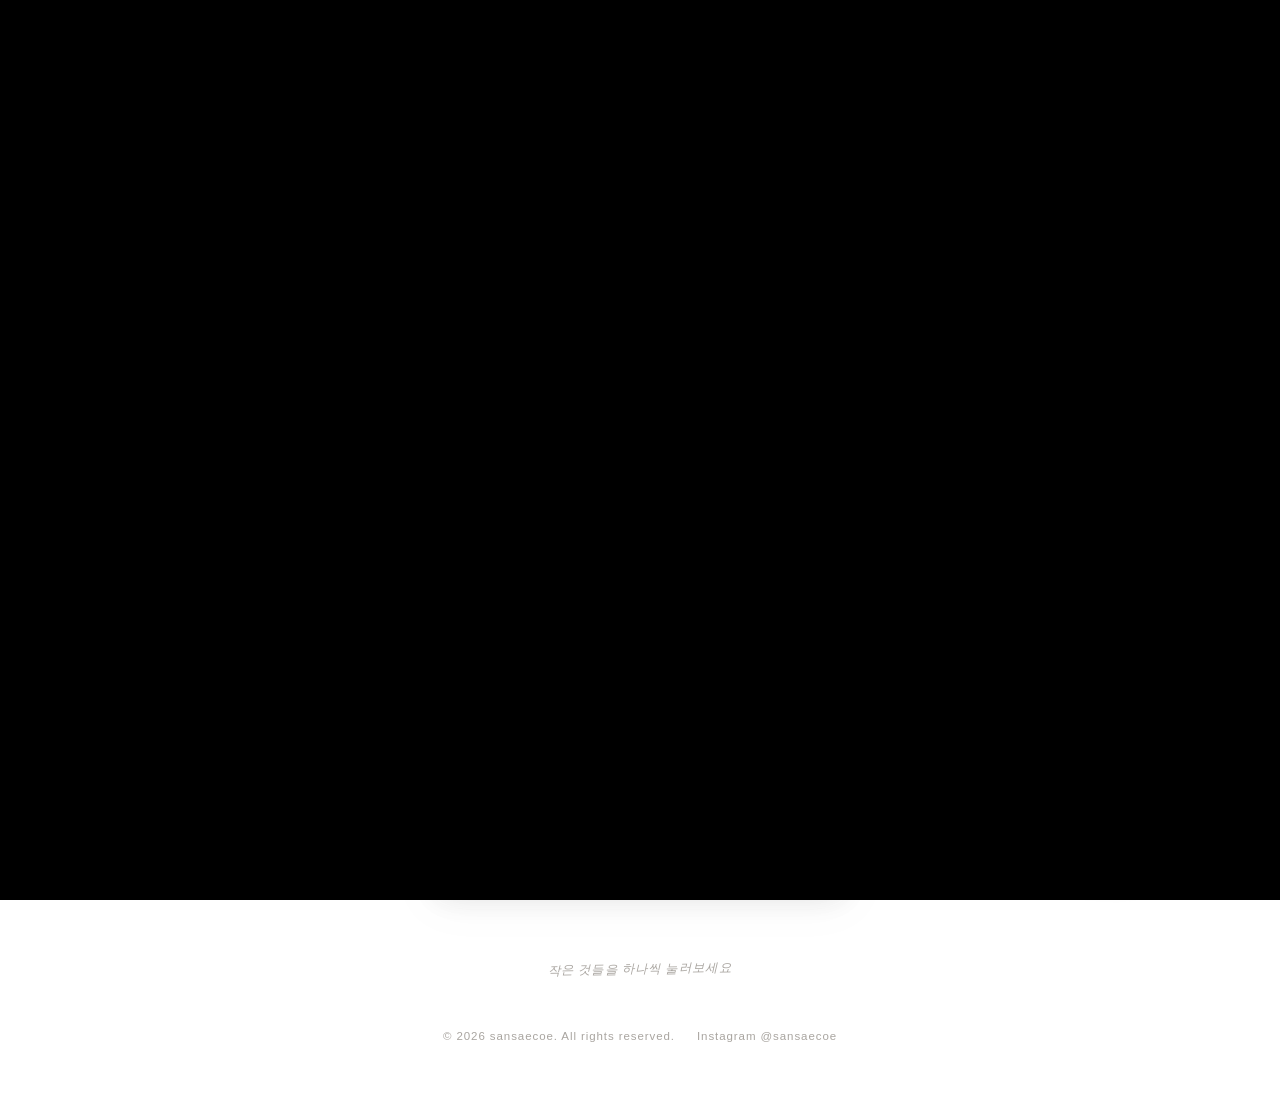
==== index.html @ 8dc31fc6 "주문 모달: 소서 포함 사진·스토리 링크를 맨 위로(스토리는 누르기 쉬운 카드로), 픽업일에서 수요일·11/24 임시휴무 막고 안내 표시. v=20261120k" ====
<!DOCTYPE html>
<html lang="ko">
<head>
<meta charset="utf-8">
<meta name="viewport" content="width=device-width, initial-scale=1">
<title>. . . s a n s a e c o e . . .</title>
<meta name="description" content="서울, 좁은 삼각형 건물의 꼭대기 6층. 산새의 둥지 같은 다락방 카페 산새코에.">
<meta property="og:title" content=". . . s a n s a e c o e . . .">
<meta property="og:description" content="a soft place to land — and taste .">
<meta property="og:image" content="https://sansaecoe.github.io/assets/og.jpg">
<meta property="og:image:type" content="image/jpeg">
<meta property="og:image:width" content="1200">
<meta property="og:image:height" content="628">
<meta property="og:image:alt" content="산새코에 다락방 카페 내부">
<meta property="og:url" content="https://sansaecoe.github.io/">
<meta property="og:type" content="website">
<meta name="twitter:card" content="summary_large_image">
<link rel="icon" href="assets/favicon.svg" type="image/svg+xml">
<link rel="stylesheet" href="style.css?v=20261120k">
<script>
/* a link that opens one sheet straight away (the QR code in the shop) never
   shows the film — not even for one frame, so this runs before anything is drawn */
(function () {
  var SHEETS = ['about', 'hiyiko', 'hiyiko-2', 'hiyiko-order', 'viewfinder', 'rental', 'cookiebox', 'contact', 'hours'];
  var id = (window.location.hash || '').replace(/^#/, '').replace(/^t-/, '');
  if (!id || SHEETS.indexOf(id) === -1) return;
  document.documentElement.classList.add('skip-intro');
})();
</script>
</head>
<body class="has-intro">

<!-- the first film: the whole screen, nothing else, until it is touched -->
<div class="intro" id="intro" role="button" tabindex="0" aria-label="산새코에 영상 — 눌러서 들어가기">
  <video class="intro-video" id="introVideo"
         src="assets/intro.mp4?v=20261120h"
         autoplay muted loop playsinline preload="auto"
         disablepictureinpicture disableremoteplayback aria-hidden="true" tabindex="-1"></video>
</div>
<noscript><style>.intro { display: none !important; } body.has-intro { overflow-x: hidden; overflow-y: auto; }</style></noscript>

<div class="paper">

  <nav class="lang" aria-label="Language">
    <button type="button" data-lang="ko" aria-pressed="true">KR</button>
    <span class="dot" aria-hidden="true">·</span>
    <button type="button" data-lang="en" aria-pressed="false">EN</button>
    <span class="dot" aria-hidden="true">·</span>
    <button type="button" data-lang="jp" aria-pressed="false">JP</button>
  </nav>

  <div class="mark">
    <span class="word">. . . s a n s a e c o e . . .</span>
    <p class="tagline">a soft place to land — and taste .</p>
  </div>

  <div class="canvas" id="canvas">

    <button class="item item--print" type="button" data-sheet="about"
            aria-haspopup="dialog" aria-label="About us" data-i18n-aria="aria.about"
            style="--x:calc(50% - var(--w) / 2); --y:calc(50% - var(--w) * 0.7507); --w:var(--hero); --r:0deg; --d:.05s; --wm:290px; --shift:0px">
      <img src="assets/hero.jpg" width="2048" height="3075" alt="">
      <span class="cap">About us…</span>
    </button>

    <button class="item" type="button" data-sheet="hiyiko"
            aria-haspopup="dialog"
            style="--x:74%; --y:3.5%; --w:clamp(108px, 10.2vw, 150px); --r:4.5deg; --d:.12s; --wm:132px; --shift:-19vw; --rm:-6deg">
      <img src="assets/icon-hukui.png" width="1024" height="670"
           alt="후쿠이 히요코 작가가 만든 병아리잔" data-i18n-alt="alt.hiyiko">
      <span class="cap" data-i18n="cap.hiyiko">후쿠이 히요코 잔</span>
    </button>

    <button class="item" type="button" data-sheet="viewfinder"
            aria-haspopup="dialog"
            style="--x:12.5%; --y:0.5%; --w:clamp(102px, 9.6vw, 140px); --r:-3.5deg; --d:.2s; --wm:120px; --shift:24vw; --rm:5deg">
      <img src="assets/icon-viewfinder.png" width="1024" height="696"
           alt="‘산새코에가 궁금하세요?’라고 적힌 흰색 뷰파인더" data-i18n-alt="alt.viewfinder">
      <span class="cap" data-i18n="cap.viewfinder">산새코에 뷰파인더 미리보기</span>
    </button>

    <a class="item item--cloudstone"
            href="https://docs.google.com/forms/d/e/1FAIpQLSdW_Kb22xnFRqXxm4qXGi6lfN6mf4TlDhKG9sZezgfUZCB1bQ/closedform"
            target="_blank" rel="noopener noreferrer"
            aria-label="구름일까 돌멩일까 주문서 (마감) — 주문 마감 안내 열기" data-i18n-aria="aria.cloudstone"
            style="--x:15%; --y:70.5%; --w:clamp(90px, 8.4vw, 124px); --r:-2.5deg; --d:.26s; --wm:104px; --shift:-26vw; --rm:6.5deg">
      <img src="assets/icon-cloudstone.jpg" width="1024" height="1024"
           alt="구름 같기도, 돌멩이 같기도 한 흰빛의 표면" data-i18n-alt="alt.cloudstone">
      <span class="cap" data-i18n="cap.cloudstone">구름일까 돌멩일까 <span class="muted">(마감)</span></span>
    </a>

    <button class="item" type="button" data-sheet="rental"
            aria-haspopup="dialog"
            style="--x:3%; --y:40%; --w:clamp(68px, 6.4vw, 94px); --r:-5deg; --d:.34s; --wm:80px; --shift:22vw; --rm:-7deg">
      <img src="assets/icon-rental.jpg?v=20261119o" width="940" height="1411"
           alt="햇살이 드는 산새코에의 크림색 문과 가지런히 벗어둔 신발" data-i18n-alt="alt.rental">
      <span class="cap" data-i18n="cap.rental">대관 안내</span>
    </button>

    <button class="item" type="button" data-sheet="cookiebox"
            aria-haspopup="dialog"
            style="--x:16%; --y:29%; --w:clamp(92px, 8.6vw, 126px); --r:2deg; --d:.4s; --wm:112px; --shift:-21vw; --rm:4.5deg">
      <img src="assets/icon-cookiebox.png" width="594" height="496"
           alt="새 모양 스티커를 붙이고 실로 묶은 산새코에 쿠키박스" data-i18n-alt="alt.cookiebox">
      <span class="cap" data-i18n="cap.cookiebox">쿠키박스 일시 중단&nbsp;•&#8288;•&#8288;•</span>
    </button>

    <button class="item" type="button" data-sheet="contact"
            aria-haspopup="dialog"
            style="--x:72%; --y:43.5%; --w:clamp(104px, 9.8vw, 144px); --r:3deg; --d:.46s; --wm:128px; --shift:25vw; --rm:-5.5deg">
      <img src="assets/icon-inquiry.jpg" width="1024" height="689"
           alt="흰 벽과 펜던트 조명, 나무로 만든 새 장식" data-i18n-alt="alt.contact">
      <span class="cap" data-i18n="cap.contact">기타 문의 및 제안</span>
    </button>

    <button class="item" type="button" data-sheet="hours"
            aria-haspopup="dialog"
            style="--x:87%; --y:72%; --w:clamp(68px, 6.4vw, 90px); --r:3.5deg; --d:.54s; --wm:58px; --shift:-23vw; --rm:-4deg">
      <img src="assets/icon-hours.jpg?v=20261119o" width="620" height="862"
           alt="은빛 건물 앞에 하얀 꽃을 피운 초록 나무" data-i18n-alt="alt.hours">
      <span class="cap" data-i18n="cap.hours">오시는 길</span>
    </button>

  </div>

  <p class="hint" data-i18n="hint">작은 것들을 하나씩 눌러보세요</p>

  <footer class="foot">
    <span>© 2026 sansaecoe. All rights reserved.</span>
    <a href="https://www.instagram.com/sansaecoe" target="_blank" rel="noopener noreferrer">Instagram @sansaecoe</a>
  </footer>

</div>

<!-- ============ the sheets ============ -->

<template id="t-about">
  <p class="kicker" data-i18n="about.kicker">🕊️</p>
  <h2 data-i18n="about.title">About us…</h2>
  <div class="prose">
    <div class="stanza">
      <p data-i18n="about.p1_1">고개를 높이 들어야 보이는</p>
      <p data-i18n="about.p1_2">좁은 삼각형 건물의 꼭대기 6층.</p>
      <p data-i18n="about.p1_3">처음 이 공간을 마주했을 때,</p>
      <p data-i18n="about.p1_4">도심의 소음에서 멀찍이 떨어져</p>
      <p data-i18n="about.p1_5">높은 곳에 자리를 잡은 ‘산새의 둥지’같다는 생각을 했습니다.</p>
    </div>
    <div class="stanza">
      <p data-i18n="about.p2_1">산새의 둥지, 그 둥지 속의 <strong>산새</strong>.</p>
      <p data-i18n="about.p2_2">커피 <code>coffee</code> 를 포함한 음료와 쿠키 <code>cookie</code> 로 시작했기에</p>
      <p data-i18n="about.p2_3">공통된 알파벳인 <strong>코에</strong> <code>coe</code> 를 붙였고,</p>
      <p data-i18n="about.p2_4">이는 일본어로 ‘소리(こえ)’라는 뜻을 가지고 있기도 합니다.</p>
      <p data-i18n="about.p2_5">실제로 이 곳에선 새들의 소리가 가깝게 들리기도 하고,</p>
      <p data-i18n="about.p2_6">저희가 고심해 고른 배경 음악 속에서도 새들의 지저귐이 섞여 나옵니다.</p>
    </div>
    <div class="stanza">
      <p data-i18n="about.p3_1">영어로 적어 본 <code>sansaecoe</code> 는</p>
      <p data-i18n="about.p3_2">가만히 들여다보면,</p>
      <p data-i18n="about.p3_3">어느 하나 툭 튀어나온 것 없이 물 흐르듯 매끄러운 모양입니다.</p>
      <p data-i18n="about.p3_4">이 모양처럼, 이곳에서만큼은</p>
      <p data-i18n="about.p3_5">편안한 소리와 조화로운 맛을 느끼며</p>
      <p data-i18n="about.p3_6">부드러운 시간을 보내시길 바랍니다.</p>
    </div>
  </div>
  <figure>
    <img src="assets/about-night.jpg" width="1187" height="1780" loading="lazy"
         alt="따뜻한 빛이 내려앉은 산새코에의 밤 — 천장 조명과 나무 기둥" data-i18n-alt="about.alt">
  </figure>
</template>

<template id="t-hiyiko">
  <p class="kicker" data-i18n="hiyiko.kicker">[sansaecoe] Hiyiko Cup Story</p>
  <h2 data-i18n="hiyiko.title">히요코 잔 이야기 (1)</h2>

  <figure class="photo">
    <img class="full" src="assets/hukui-1.jpg" width="2048" height="1365" loading="lazy"
         alt="풀밭에 무리 지어 피어난 흰 봄꽃" data-i18n-alt="hiyiko.alt1">
  </figure>

  <div class="prose prose--lead">
    <div class="stanza">
      <p data-i18n="hiyiko.lead">사물에 마음이 깃들 수 있을까요.</p>
    </div>
    <div class="stanza">
      <p data-i18n="hiyiko.p1">병아리잔 하나로 이어진 실타래를 잡고 닿은 곳은 코우지 작가님 부부의 작업실이었습니다.</p>
      <p data-i18n="hiyiko.p2">후쿠이에서 나고 자란 소년은 고향 땅에 머물렀기에 이곳의 붉은 점토를 만지는 사람이 될 수 있었다고 말합니다.</p>
      <p data-i18n="hiyiko.p3">뜨거운 가마 속에서 거친 흙이 단단해지는 동안, 작가님은 잔의 곡선을 아주 조금씩 더 다정하게 다듬어 나갔습니다.</p>
      <p data-i18n="hiyiko.p4">그렇게 20년이라는 시간이 이 작은 잔의 곡선 위에 쌓였습니다.</p>
      <p data-i18n="hiyiko.p5">좁은 계단을 올라 마주한 다락방의 빼곡한 병아리잔들 사이로 한 사람이 묵묵히 지켜온 시간이 가만히 고여 있었습니다.</p>
    </div>
  </div>

  <figure class="photo">
    <img class="full" src="assets/hukui-2.jpg" width="2048" height="1365" loading="lazy"
         alt="초록 잎 사이로 고개를 숙인 흰 꽃송이들" data-i18n-alt="hiyiko.alt2">
  </figure>

  <div class="prose">
    <div class="stanza">
      <p data-i18n="hiyiko.q">좋은 사물에 둘러싸여 살아가는 매일매일의 삶은 우리를 더 나은 곳으로 이끌어줄 수 있을까요.</p>
    </div>
  </div>

  <div class="prose prose--breath">
    <div class="stanza">
      <p data-i18n="hiyiko.b1">준비해 간 쿠키와 차로 마음을 전하고, 건네주신 하부타에 모찌를 품에 안고 돌아오는 길.</p>
      <p data-i18n="hiyiko.b2">발치에 닿은 맨홀에는 두마리의 새가 새겨져 있었습니다.</p>
      <p data-i18n="hiyiko.b3">여러 차례의 역경을 이겨낸 이 도시의 상징, 불사조라고 합니다.</p>
      <p data-i18n="hiyiko.b4">새에 담긴 마음을 모아온 우리의 여정이 낯선 길 위에서도 이어진 것 같아 참 반가웠습니다.</p>
    </div>
  </div>
  <figure class="phoenix">
    <a class="fig-link" href="https://www.instagram.com/p/DXIe9bmj5df/?obrf=ZDNkOW4zMnVjenJh"
       target="_blank" rel="noopener noreferrer">
      <img src="assets/phoenix.gif" width="480" height="360" loading="lazy"
           alt="검은 바탕에 귀와 새가 그려지며 ‘A LITTLE BIRDIE TOLD ME’라고 적히는 움직이는 그림" data-i18n-alt="hiyiko.gifAlt">
      <span class="fig-cap" data-i18n="hiyiko.figcap">후쿠이의 불사조 맨홀이 궁금하면 클릭!</span>
    </a>
  </figure>
  <figure class="order">
    <div class="cup-item cup-item--more">
      <a class="cup-link" href="#t-hiyiko-2" data-sheet="hiyiko-2" aria-haspopup="dialog"
         aria-label="히요코 잔 이야기 (2) 열기" data-i18n-aria="hiyiko2.cupAria">
        <img src="assets/icon-hukui.png" width="1024" height="670" loading="lazy"
             alt="손잡이가 달린 아이보리빛 병아리잔과 소서" data-i18n-alt="hiyiko.cupAlt">
      </a>
      <p class="cup-cap">
        <a class="order-btn" href="#t-hiyiko-2" data-sheet="hiyiko-2" aria-haspopup="dialog"
           data-i18n="hiyiko2.cup">히요코 잔 이야기 (2)</a>
      </p>
    </div>

    <div class="cup-item cup-item--order">
      <a class="cup-link" href="#t-hiyiko-order" data-sheet="hiyiko-order" aria-haspopup="dialog"
         aria-label="히요코 잔 주문서 열기" data-i18n-aria="hiyiko.orderAria">
        <img class="cup-blink" src="assets/icon-hukui-blink.gif" width="320" height="209" loading="lazy"
             alt="깜빡이며 천천히 밝아졌다 어두워지는 아이보리빛 병아리잔과 소서" data-i18n-alt="hiyiko.blinkAlt">
      </a>
      <p class="cup-cap">
        <a class="order-btn" href="#t-hiyiko-order" data-sheet="hiyiko-order" aria-haspopup="dialog"
           data-i18n="hiyiko.order">히요코 잔 주문하기</a>
      </p>
    </div>
  </figure>
</template>

<template id="t-hiyiko-order">
  <p class="kicker" data-i18n="order.kicker">Order</p>
  <h2 data-i18n="order.title">히요코 잔 주문하기</h2>

  <figure class="order-figure order-figure--cup order-figure--top">
    <img src="assets/order-hiyiko.jpg" width="1200" height="1672" loading="lazy"
         alt="소서 위에 놓인 아이보리빛 히요코 잔" data-i18n-alt="order.previewAlt">
    <figcaption data-i18n="order.previewCap">* 소서가 포함된 사진입니다.</figcaption>
  </figure>

  <div class="order-story">
    <p class="order-story-lead" data-i18n="order.storyTitle">히요코 잔의 스토리가 궁금하시다면, 아래의 두가지 링크를 참고해주세요.</p>
    <div class="order-story-cards">
      <a class="story-card" href="#t-hiyiko" data-sheet="hiyiko" aria-haspopup="dialog">
        <span class="story-card-body">
          <span class="story-card-k" data-i18n="order.story1">[sansaecoe] Hiyiko Cup Story</span>
          <span class="story-card-t" data-i18n="hiyiko.title">히요코 잔 이야기 (1)</span>
        </span>
        <span class="story-card-a" aria-hidden="true">→</span>
      </a>
      <a class="story-card" href="#t-hiyiko-2" data-sheet="hiyiko-2" aria-haspopup="dialog">
        <span class="story-card-body">
          <span class="story-card-k" data-i18n="order.story2">[sansaecoe] Hiyiko Cup Story (2)</span>
          <span class="story-card-t" data-i18n="hiyiko2.title">히요코 잔 이야기 (2)</span>
        </span>
        <span class="story-card-a" aria-hidden="true">→</span>
      </a>
    </div>
  </div>

  <div class="prose prose--lead order-intro">
    <div class="stanza">
      <p data-i18n="order.lead1">산새코에의 히요코 잔 주문서입니다.</p>
      <p data-i18n="order.lead2">파손위험이 있어 현장수령만 가능합니다.</p>
    </div>
  </div>

  <div class="order-facts">
    <div>
      <span class="k" data-i18n="order.pickupK">수령지</span>
      <span class="v" data-i18n="order.pickupV">서울 강남구 압구정로30길 60, 6층 산새코에</span>
    </div>
    <div>
      <span class="k" data-i18n="order.hoursK">영업시간</span>
      <span class="v" data-i18n="order.hoursV">일–목 13:00 – 18:00<br>금–토 13:00 – 20:30</span>
    </div>
    <div>
      <span class="k" data-i18n="order.closedK">휴점</span>
      <span class="v" data-i18n="order.closedV">매주 수요일</span>
    </div>
  </div>

  <h3 class="sheet-sub" data-i18n="order.cupTitle">[ 히요코 잔에 관하여 ]</h3>
  <ul class="rules">
    <li data-i18n="order.spec1">용량: 약 200ml</li>
    <li data-i18n="order.spec2">크기: 구경 약 8cm x 12cm (손잡이 포함), 높이 약 8cm</li>
    <li data-i18n="order.spec3">식기세척기, 전자레인지 사용 가능 / 오븐 및 직화 불가</li>
    <li data-i18n="order.spec4">Made in Japan (Fukui)</li>
    <li data-i18n="order.price">금액: 히요코 잔 <b>단품 68,000원</b> (*소서 미포함) / 히요코 잔 <b>세트 79,000원</b> (*소서 포함)</li>
  </ul>

  <div class="order-account">
    <span class="k" data-i18n="order.accountK">입금계좌</span>
    <span class="v" data-i18n="order.accountV">새마을금고 <b>9003-3058-7561-3</b> 산새코에</span>
    <button type="button" class="copy-btn" data-copy="9003-3058-7561-3" data-i18n="order.copy">계좌번호 복사</button>
  </div>

  <h3 class="sheet-sub" data-i18n="order.soserTitle">[ 소서에 관한 안내 ]</h3>
  <div class="prose">
    <div class="stanza">
      <p data-i18n="order.soser1">매장 내 음료 제공 시 함께 사용하는 소서와 동일한 제품입니다. 세트구매를 희망하시는 분들이 많아 소량 준비하였습니다.</p>
      <p data-i18n="order.soser2"><strong>산지 및 제작 방식:</strong> 히요코 잔 작가님의 작품이 아닌 별도의 제품으로, 후쿠이현의 에치젠야키(도기)인 히요코 잔과 달리 소서는 기후현의 미노야키(자기)입니다. 만든 지역과 흙의 성질, 제작 방식이 모두 다른 제품입니다.</p>
      <p data-i18n="order.soser3"><strong>재질 및 질감:</strong> 자기 바탕 위에 내추럴한 마감이 더해진 제품입니다. 마감 부위에 번짐이나 색상이 고르지 않은 부분, 갈색 반점 등도 보입니다. 유약이 얇게 도포된 부위에는 성형 과정에서 생기는 미세한 격자무늬 결이나 흙 본연의 질감이 은은하게 비칠 수 있습니다.</p>
      <p data-i18n="order.soser4">이처럼 잔과 소서는 <strong>색감, 유약의 두께감, 표면의 촉감이 서로 다르니,</strong> 구매 전 이 점을 꼭 확인해 주시길 부탁드립니다.</p>
    </div>
  </div>

  <figure class="order-figure">
    <img src="assets/order-soser.jpg" width="1600" height="1600" loading="lazy"
         alt="흰 소서의 모양과 표면, 잔과 함께 놓인 모습을 담은 여섯 장면" data-i18n-alt="order.soserAlt">
    <figcaption data-i18n="order.soserCap">소서의 사진을 확인해주세요. (사이즈 약 15 × 12.5cm)</figcaption>
  </figure>

  <form class="order-form" id="orderForm" novalidate>
    <div class="order-q" role="group" aria-labelledby="oq1">
      <p class="order-q-title" id="oq1"><span data-i18n="order.q1Title">구매 전 꼭 확인해 주세요.</span><span class="req" aria-hidden="true">*</span></p>
      <div class="order-q-help">
        <p data-i18n="order.q1body">본 제품은 일본 후쿠이현의 전통 방식으로 가마에서 구워낸 수작업 도자기입니다. 유약을 바르고 고온에서 소성하는 과정에서 유약의 흐름이나 뭉침, 작은 기포 자국(핀홀), 철분으로 인한 검은 점, 미세한 색감 및 크기의 차이가 자연스럽게 나타날 수 있습니다. 이는 고유의 특성이며, 개체별 차이로 인한 교환 및 환불은 어려운 점 양해 부탁드립니다.</p>
      </div>
      <label class="order-choice">
        <input type="checkbox" name="entry.513669972" value="위 내용을 확인하였으며 이에 동의합니다.">
        <span data-i18n="order.q1opt">위 내용을 확인하였으며 이에 동의합니다.</span>
      </label>
    </div>

    <div class="order-q" role="radiogroup" aria-labelledby="oq2">
      <p class="order-q-title" id="oq2"><span data-i18n="order.q2Title">구매 수량 (최대 2조 가능)</span><span class="req" aria-hidden="true">*</span></p>
      <div class="order-q-help">
        <p data-i18n="order.q2help">* * * 단품엔 소서가 포함되지 않습니다. 잔과 소서를 함께 원하신다면 세트로 골라주세요.</p>
      </div>
      <label class="order-choice">
        <input type="radio" name="entry.1212348438" value="히요코 잔 단품 (68,000원)">
        <span data-i18n="order.opt1">히요코 잔 단품 (68,000원)</span>
      </label>
      <label class="order-choice">
        <input type="radio" name="entry.1212348438" value="히요코 잔 단품 X 2조 (136,000원)">
        <span data-i18n="order.opt2">히요코 잔 단품 X 2조 (136,000원)</span>
      </label>
      <label class="order-choice">
        <input type="radio" name="entry.1212348438" value="히요코 잔 세트 (79,000원)">
        <span data-i18n="order.opt3">히요코 잔 세트 (79,000원)</span>
      </label>
      <label class="order-choice">
        <input type="radio" name="entry.1212348438" value="히요코 잔 세트 X 2조 (158,000원)">
        <span data-i18n="order.opt4">히요코 잔 세트 X 2조 (158,000원)</span>
      </label>
    </div>

    <div class="order-q" role="radiogroup" aria-labelledby="oq3">
      <p class="order-q-title" id="oq3"><span data-i18n="order.q3Title">주문서는 입금 후 작성해주세요. 미입금시 주문은 취소됩니다.</span><span class="req" aria-hidden="true">*</span></p>
      <div class="order-q-help">
        <p data-i18n="order.q3help">* 현금영수증은 픽업일에 발급 가능합니다.</p>
      </div>
      <label class="order-choice">
        <input type="radio" name="entry.1393246590" value="입금했습니다!">
        <span data-i18n="order.opt5">입금했습니다!</span>
      </label>
    </div>

    <div class="order-q" role="radiogroup" aria-labelledby="oq4">
      <p class="order-q-title" id="oq4"><span data-i18n="order.q4Title">미리 포장해둘까요, 아니면 오셔서 직접 고르시겠어요?</span><span class="req" aria-hidden="true">*</span></p>
      <div class="order-q-help">
        <p data-i18n="order.q4help">* 포장시 1개씩 박스에 안전하게 개별포장되며, 종이봉투는 무상제공이 어렵습니다. (유상구매 가능)</p>
      </div>
      <label class="order-choice">
        <input type="radio" name="entry.877681113" value="미리 포장해주세요.">
        <span data-i18n="order.opt6">미리 포장해주세요.</span>
      </label>
      <label class="order-choice">
        <input type="radio" name="entry.877681113" value="직접 고를게요.">
        <span data-i18n="order.opt7">직접 고를게요.</span>
      </label>
    </div>

    <div class="order-q" role="group" aria-labelledby="oq5">
      <p class="order-q-title" id="oq5"><span data-i18n="order.q5Title">희망 픽업일을 알려주세요.</span><span class="req" aria-hidden="true">*</span></p>
      <div class="order-q-help">
        <p data-i18n="order.q5help">주문서 작성일 이후 (+1일) 날짜부터 가능합니다. 영업일/시간을 꼭 확인해주세요!</p>
      </div>
      <input class="order-input order-input--date" type="date" id="orderDate"
             aria-label="희망 픽업일" data-i18n-aria="order.dateAria" required>
      <p class="order-closed-note" data-i18n="order.closedNote">매주 수요일 정기 휴점 · 11월 24일 임시 휴무</p>
      <p class="order-hint" id="orderDateHint" data-i18n="order.wed">수요일은 산새코에 정기 휴점일이에요. 수요일을 제외한 날짜를 골라주세요.</p>
    </div>

    <div class="order-q" role="group" aria-labelledby="oq6">
      <p class="order-q-title" id="oq6"><span data-i18n="order.q6Title">입금자명을 알려주세요.</span><span class="req" aria-hidden="true">*</span></p>
      <input class="order-input" type="text" id="orderName" name="entry.1884265043"
             placeholder="입금자명" data-i18n-placeholder="order.q6ph" maxlength="40" autocomplete="name" required>
    </div>

    <div class="order-q" role="group" aria-labelledby="oq7">
      <p class="order-q-title" id="oq7"><span data-i18n="order.q7Title">연락처를 알려주시면 확인 문자를 드릴게요.</span><span class="req" aria-hidden="true">*</span></p>
      <input class="order-input" type="tel" id="orderPhone" name="entry.112857539"
             placeholder="010-0000-0000" inputmode="tel" maxlength="20" autocomplete="tel" required>
    </div>

    <div class="order-q" role="group" aria-labelledby="oq8">
      <p class="order-q-title" id="oq8"><span data-i18n="order.q8Title">개인정보 수집 및 이용 동의</span><span class="req" aria-hidden="true">*</span></p>
      <div class="order-q-help">
        <p data-i18n="order.q8body"><strong>수집 목적:</strong> 히요코 잔 현장 픽업 예약 확인, 입금 확인 및 안내 연락<br><strong>수집 항목:</strong> 이름, 연락처(휴대폰 번호), 픽업 일정<br><strong>보유 및 이용 기간:</strong> 픽업 완료일 후 30일 이내 파기 (단, 관계 법령에 따라 보존이 필요한 경우 해당 기간까지 보관)<br>귀하는 개인정보 수집 및 이용 동의를 거부할 수 있으나, 거부 시 주문 및 픽업 예약이 제한됩니다.</p>
      </div>
      <label class="order-choice">
        <input type="checkbox" name="entry.1072491766" value="동의합니다.">
        <span data-i18n="order.q8opt">동의합니다.</span>
      </label>
    </div>

    <div class="order-submit-row">
      <p class="order-alert" id="orderAlert" role="alert"></p>
      <button type="submit" class="order-submit" data-i18n="order.submit">주문서 보내기</button>
      <p class="order-foot-note" data-i18n="order.footNote">보내주신 내용은 주문 확인과 픽업 안내에만 사용됩니다.</p>
    </div>
  </form>
</template>

<template id="t-hiyiko-2">
  <p class="kicker" data-i18n="hiyiko2.kicker">[sansaecoe] Hiyiko Cup Story (2)</p>
  <h2 data-i18n="hiyiko2.title">히요코 잔 이야기 (2)</h2>

  <figure class="photo">
    <img class="full" src="assets/hiyiko2-1.jpg" width="2048" height="2854" loading="lazy" alt="">
  </figure>

  <blockquote class="letter" lang="ja">
    <p>「 はじめまして、フクシマ　コウヂと申します。</p>
    <p>韓国の皆様に、ひよこマグカップをご覧いただく機会をいただきまして、大変嬉しく思います。</p>
    <p>このマグカップは、ひとつひとつ手作りで、ひとつひとつに個性があります。</p>
    <p>持った感じがそれぞれ違いますので、是非、</p>
    <p>お手にとって自分にあったひとつを、見つけてください。</p>
    <p>そして、末長く御愛用いただけましたら幸いです。」</p>
  </blockquote>

  <div class="prose letter-translation" data-hide-lang="jp">
    <div class="stanza">
      <p data-i18n="hiyiko2.t1">처음 뵙겠습니다. 후쿠시마 코우지라고 합니다.</p>
      <p data-i18n="hiyiko2.t2">한국에 계신 여러분께 히요코 잔을 선보일 수 있게 되어 대단히 기쁜 마음입니다.</p>
      <p data-i18n="hiyiko2.t3">이 머그컵은 하나하나 수작업으로 만들어져, 저마다의 개성을 지니고 있습니다.</p>
      <p data-i18n="hiyiko2.t4">손에 쥐었을 때의 느낌이 각각 다르니, 꼭 직접 손으로 들어보시고 자신에게 맞는 하나를 찾아보세요.</p>
      <p data-i18n="hiyiko2.t5">그리고 오랫동안 아끼며 사용해 주신다면 더없이 기쁘겠습니다.</p>
    </div>
  </div>

  <h3 class="sheet-sub sheet-sub--breath" data-i18n="hiyiko2.postTitle">산새코에가 덧붙이는 글 . . .</h3>

  <div class="prose">
    <div class="stanza">
      <p data-i18n="hiyiko2.clay">후쿠이 지역의 흙은 일본의 ‘6대 고대 가마’ 중 하나인 에치젠야키(越前焼)의 역사와 깊이 연결되어 있습니다. 철분 등 광물 성분이 풍부하게 포함되어 고온에서 구워졌을 때 표면에 미세한 흑점이 생기며, 소성 과정에서 핀홀 (공기가 빠져나간 미세한 구멍)도 나타납니다. 인위적이지 않은 자연스러운 흔적이니, 이 또한 즐겨주신다면 참 좋겠습니다.</p>
    </div>
  </div>

  <figure class="gallery">
    <img src="assets/hiyiko2-2.png" width="1481" height="2222" loading="lazy" alt="">
    <img src="assets/hiyiko2-3.png" width="1519" height="1012" loading="lazy" alt="">
    <img src="assets/hiyiko2-4.png" width="1471" height="980" loading="lazy" alt="">
    <img src="assets/hiyiko2-5.jpg" width="2000" height="1333" loading="lazy" alt="">
    <img src="assets/hiyiko2-6.jpg" width="2048" height="1366" loading="lazy" alt="">
    <img src="assets/hiyiko2-7.jpg" width="2000" height="1333" loading="lazy" alt="">
  </figure>

  <div class="prose prose--breath">
    <div class="stanza">
      <p data-i18n="hiyiko2.after">덧붙인 사진들처럼, 개체마다 유약이 흐른 형태라든지 손잡이의 그립감이라든지 작은 검은 점의 크기나 갯수도 다릅니다. 같은 하얀 색이지만 또 다른 하얀 색이기도 합니다. 이 점을 참고하시어 코우지 작가님의 말씀처럼 자신에게 꼭 맞는 단 하나의 히요코 잔을 찾아가셨으면 합니다.</p>
    </div>
  </div>

  <p class="sheet-date" data-i18n="hiyiko2.date">2026년 11월, 산새코에.</p>

  <figure class="story-link">
    <a class="fig-link" href="#t-hiyiko" data-sheet="hiyiko" aria-haspopup="dialog"
       aria-label="히요코 잔 이야기 (1) 열기" data-i18n-aria="hiyiko2.cardAria">
      <img src="assets/hiyiko2-story1.jpg" width="760" height="498" loading="lazy" alt="">
      <span class="fig-cap" data-i18n="hiyiko2.cardCap">히요코 잔 이야기 (1)</span>
    </a>
  </figure>
</template>

<template id="t-viewfinder">
  <p class="kicker" data-i18n="vf.kicker">Viewfinder</p>
  <h2 data-i18n="vf.title">산새코에가 궁금하세요?</h2>
  <figure class="viewfinder">
    <img src="assets/viewfinder.png" width="2048" height="1392" loading="lazy"
         alt="‘산새코에가 궁금하세요?’라고 적힌 흰색 뷰파인더" data-i18n-alt="vf.alt">
  </figure>
  <div class="callout">
    <span class="icon" aria-hidden="true">💡</span>
    <span data-i18n="vf.callout">가게에 준비되어있는 뷰파인더로 산새코에의 장면을 넘겨보세요!</span>
  </div>
  <figure class="viewfinder-demo">
    <img class="full" data-src="assets/viewfinder-demo.gif" width="1920" height="1080"
         alt="뷰파인더를 돌려 산새코에의 장면을 넘겨보는 모습을 담은 움직이는 이미지" data-i18n-alt="vf.demoAlt">
  </figure>
</template>

<template id="t-rental">
  <p class="kicker" data-i18n="rental.kicker">Rental</p>
  <h2 data-i18n="rental.title">대관 안내</h2>
  <div class="prose">
    <div class="stanza">
      <p data-i18n="rental.p1">대관문의는 인스타그램 <a href="https://www.instagram.com/sansaecoe" target="_blank" rel="noopener noreferrer">@sansaecoe</a> 으로 메세지 부탁드립니다. (기본 2시간부터 1일 대관까지 가능)</p>
    </div>
  </div>
  <figure>
    <img src="assets/icon-rental.jpg?v=20261119o" width="940" height="1411" loading="lazy"
         alt="햇살이 드는 산새코에의 크림색 문과 가지런히 벗어둔 신발" data-i18n-alt="rental.alt">
  </figure>
  <div class="actions">
    <a class="btn" href="https://www.instagram.com/sansaecoe" target="_blank" rel="noopener noreferrer" data-i18n="rental.btn">인스타그램으로 문의하기 <span class="arrow" aria-hidden="true">↗</span></a>
  </div>
</template>

<template id="t-cookiebox">
  <p class="kicker" data-i18n="cookie.kicker">emergency‼️</p>
  <h2 data-i18n="cookie.title">산새코에 쿠키박스 일시 중단</h2>
  <div class="prose">
    <div class="stanza">
      <p data-i18n="cookie.p1">쿠키박스는 여러 이유(섬세하고 얇은 모양으로 인해 완충재로도 잡히지 않는 파손이라든지.. 필링이 녹는 문제라든지..ㅠㅠ)로 잠시 예약을 중단하였습니다.</p>
      <p data-i18n="cookie.p2">고심하여 다시 돌아오겠습니다!</p>
    </div>
  </div>
  <figure>
    <img src="assets/icon-cookiebox.png" width="594" height="496" loading="lazy"
         alt="새 모양 스티커를 붙이고 실로 묶은 산새코에 쿠키박스" data-i18n-alt="cookie.alt">
  </figure>
  <div class="actions">
    <a class="btn" href="https://www.instagram.com/sansaecoe" target="_blank" rel="noopener noreferrer" data-i18n="cookie.btn">소식 받아보기 <span class="arrow" aria-hidden="true">↗</span></a>
  </div>
</template>

<template id="t-contact">
  <p class="kicker" data-i18n="contact.kicker">Contact</p>
  <h2 data-i18n="contact.title">기타 문의 및 제안</h2>
  <div class="prose">
    <div class="stanza">
      <p data-i18n="contact.p1">기타 문의 및 제안은 <a href="https://www.instagram.com/sansaecoe" target="_blank" rel="noopener noreferrer">@sansaecoe</a> 로 메세지 주세요.</p>
      <p data-i18n="contact.p2">언제나 열려있어요!</p>
    </div>
  </div>
  <figure>
    <img src="assets/icon-inquiry.jpg" width="1024" height="689" loading="lazy"
         alt="흰 벽과 펜던트 조명, 나무로 만든 새 장식" data-i18n-alt="contact.alt">
  </figure>
  <div class="actions">
    <a class="btn" href="https://www.instagram.com/sansaecoe" target="_blank" rel="noopener noreferrer" data-i18n="contact.btn">인스타그램 @sansaecoe <span class="arrow" aria-hidden="true">↗</span></a>
  </div>
</template>

<template id="t-hours">
  <p class="kicker" data-i18n="hours.kicker">Hours &amp; Directions</p>
  <h2 data-i18n="hours.title">영업시간 · 오시는 길</h2>

  <div class="hours-block">
    <div class="hours-row">
      <span class="hours-days" data-i18n="hours.days1">일 · 월 · 화 · 목</span>
      <span class="hours-time">13:00 – 18:00</span>
      <span class="hours-last" data-i18n="hours.last1">라스트오더 17:20</span>
    </div>
    <div class="hours-row">
      <span class="hours-days" data-i18n="hours.days2">금 · 토</span>
      <span class="hours-time">13:00 – 20:30</span>
      <span class="hours-last" data-i18n="hours.last2">라스트오더 19:50</span>
    </div>
    <p class="hours-extra" data-i18n="hours.closed">매주 수요일은 정기휴무입니다.</p>
  </div>

  <p class="hours-note" data-i18n="hours.note">비정기 휴무는 인스타그램 <a href="https://www.instagram.com/sansaecoe" target="_blank" rel="noopener noreferrer">@sansaecoe</a> 에서 알려드립니다.</p>

  <h3 class="sheet-sub" data-i18n="hours.guideTitle">이용 안내</h3>
  <ul class="rules">
    <li data-i18n="hours.rule1">1–2인 권장, 최대 3인까지 이용 가능</li>
    <li data-i18n="hours.rule2">신발을 벗고 입장해 주세요.</li>
    <li data-i18n="hours.rule3">쿠키 포장 불가</li>
  </ul>

  <h3 class="sheet-sub" data-i18n="hours.wayTitle">오시는 길</h3>
  <p class="addr" data-i18n="hours.addr">서울 강남구 압구정로30길 60, 6층</p>

  <div class="actions">
    <a class="btn" href="https://place.map.kakao.com/2091568251" target="_blank" rel="noopener noreferrer" data-i18n="hours.kakao">카카오맵 <span class="arrow" aria-hidden="true">↗</span></a>
    <a class="btn" href="https://maps.google.com/?cid=16413181716113041605&amp;g_mp=Cidnb29nbGUubWFwcy5wbGFjZXMudjEuUGxhY2VzLlNlYXJjaFRleHQQAhgEIAA" target="_blank" rel="noopener noreferrer" data-i18n="hours.google">Google Maps <span class="arrow" aria-hidden="true">↗</span></a>
  </div>
</template>

<!-- ============ the opened sheet ============ -->

<div class="veil" id="veil" hidden>
  <article class="sheet" role="dialog" aria-modal="true" aria-label="산새코에">
    <div class="sheet-bar">
      <button class="close" type="button" id="closeBtn" aria-label="닫기" data-i18n-aria="ui.closeAria" data-i18n="ui.close">
        닫기 <span class="x" aria-hidden="true">×</span>
      </button>
    </div>
    <div class="sheet-body" id="sheetBody"></div>
    <div class="sheet-end"><button type="button" data-close data-i18n="ui.back">돌아가기</button></div>
  </article>
</div>

<script src="i18n.js?v=20261120k" defer></script>
<script src="script.js?v=20261120k" defer></script>
</body>
</html>
---- style.css ----
/* =========================================================
   . . . s a n s a e c o e . . .
   a white sheet of paper, with a few small things on it
   ========================================================= */

:root {
  --paper: #ffffff;
  --ink: #2c2c2b;
  --ink-soft: #4a4844;
  --muted: #7d7a75;
  --faint: #a9a5a0;
  --line: #eae7e1;

  --font-sans: "Helvetica Neue", Helvetica, -apple-system, BlinkMacSystemFont,
    "Segoe UI", "Apple SD Gothic Neo", "Noto Sans KR", "Malgun Gothic",
    "맑은 고딕", sans-serif;
  --font-serif: "Iowan Old Style", "Palatino Linotype", Palatino, Georgia,
    "Times New Roman", serif;
  --font-mono: ui-monospace, SFMono-Regular, "SF Mono", Menlo, Consolas,
    "Liberation Mono", monospace;

  --ease: cubic-bezier(0.22, 0.61, 0.24, 1);
  --soft: cubic-bezier(0.4, 0.1, 0.2, 1);

  /* the big photograph in the middle of the desktop canvas —
     the small things gather around it */
  --hero: clamp(240px, min(32vw, 55vh), 470px);
}

*,
*::before,
*::after {
  box-sizing: border-box;
}

html {
  -webkit-text-size-adjust: 100%;
}

body {
  margin: 0;
  background: var(--paper);
  color: var(--ink);
  font-family: var(--font-sans);
  font-size: 16px;
  line-height: 1.9;
  font-weight: 400;

  /* Korean never breaks mid-word */
  word-break: keep-all;
  line-break: strict;
  overflow-wrap: break-word;

  -webkit-font-smoothing: antialiased;
  -moz-osx-font-smoothing: grayscale;
  text-rendering: optimizeLegibility;

  overflow-x: hidden;
}

body.is-locked {
  overflow: hidden;
}

img {
  max-width: 100%;
  height: auto;
}

a {
  color: inherit;
}

::selection {
  background: #eceade;
}

button {
  font: inherit;
  color: inherit;
}

/* =========================
   the sheet of paper
   ========================= */

.paper {
  position: relative;
  min-height: 100svh;
  padding: clamp(40px, 5.4vw, 66px) clamp(20px, 5vw, 64px) clamp(36px, 3.4vw, 50px);
}

/* the three languages — three quiet letters, top right */

.lang {
  position: absolute;
  top: clamp(14px, 2.2vw, 24px);
  right: clamp(20px, 5vw, 64px);
  z-index: 20;
  display: flex;
  align-items: center;
  font-size: 10.5px;
  letter-spacing: 0.2em;
  line-height: 1;
  color: var(--faint);
}

.lang button {
  margin: 0;
  padding: 6px 4px;
  border: 0;
  background: none;
  font: inherit;
  letter-spacing: inherit;
  color: inherit;
  cursor: pointer;
  transition: color 0.35s var(--ease);
}

.lang button:hover,
.lang button:focus-visible {
  color: var(--ink-soft);
  outline: none;
}

.lang button.is-on,
.lang button[aria-pressed="true"] {
  color: var(--ink);
}

.lang .dot {
  padding: 0 1px;
  opacity: 0.55;
  pointer-events: none;
}

/* small wordmark, top centre, a little off */

.mark {
  text-align: center;
  margin-top: 23px;
  padding-top: 4px;
}

.mark .word {
  display: inline-block;
  font-size: 12.5px;
  font-weight: 600;
  letter-spacing: 0.34em;
  line-height: 1.8;
  color: var(--ink);
  text-decoration: none;
  white-space: nowrap;
  transform: rotate(-1.2deg);
}

.mark .tagline {
  margin: 10px 0 0;
  font-family: var(--font-serif);
  font-style: italic;
  font-size: 13px;
  letter-spacing: 0.02em;
  color: var(--faint);
  transform: rotate(-1.2deg);
}

/* =========================
   the canvas of objects
   ========================= */

.canvas {
  position: relative;
  width: 100%;
  max-width: 1320px;
  margin: 40px auto 0;
  height: min(56vw, 64vh, 830px);
  /* on a short laptop window (1280x680, 1366x680, 1440x740 …) the
     viewport-relative height above collapses and squeezes the
     scattered objects on top of each other. the canvas keeps a real
     floor so the vertical rhythm survives every desktop size —
     and it always grows tall enough for the large centre photograph. */
  min-height: max(
    clamp(600px, min(56vw, 68vh), 860px),
    calc(var(--hero) * 1.5015 + 130px)
  );
}

.item {
  position: absolute;
  left: var(--x);
  top: var(--y);
  width: var(--w);
  transform: rotate(var(--r, 0deg));
  transform-origin: 50% 60%;

  display: flex;
  flex-direction: column;
  align-items: center;

  margin: 0;
  padding: 0;
  border: 0;
  background: none;
  cursor: pointer;
  text-align: center;
  color: inherit;
  text-decoration: none;
  -webkit-text-decoration: none;

  opacity: 0;
  transition: opacity 0.9s var(--soft), transform 0.7s var(--ease);
  transition-delay: var(--d, 0s);

  -webkit-tap-highlight-color: transparent;
}

.is-ready .item {
  opacity: 1;
}

.item img {
  display: block;
  width: 100%;
  height: auto;
  pointer-events: none;
  filter: drop-shadow(0 18px 22px rgba(44, 44, 43, 0.05));
  transition: filter 0.6s var(--ease);
}

.item .cap .muted {
  color: var(--faint);
}

.item .cap {
  display: block;
  margin-top: 12px;
  max-width: 14em;
  font-size: 11.5px;
  line-height: 1.7;
  letter-spacing: 0.01em;
  color: var(--muted);
  transition: color 0.5s var(--ease);
}

/* the hours label keeps one readable line under its small icon */
.item[data-sheet="hours"] .cap {
  width: max-content;
  max-width: 12em;
}

/* the gentle float — objects breathe a little */

@media (prefers-reduced-motion: no-preference) {
  .is-ready .item img {
    animation: drift 9s ease-in-out infinite;
    animation-delay: var(--d, 0s);
  }

  .is-ready .item:nth-child(even) img {
    animation-duration: 11s;
    animation-direction: alternate-reverse;
  }

  /* the room photo stays put — it is placed straight and still */
  .is-ready .item--print img {
    animation: none;
  }
}

@keyframes drift {
  0%,
  100% {
    translate: 0 0;
  }
  50% {
    translate: 0 -7px;
  }
}

/* hover: straighten, lift, warm up */

.item:hover,
.item:focus-visible {
  transform: rotate(0deg) translateY(-7px) scale(1.035);
  outline: none;
  z-index: 5;
}

.item:hover img,
.item:focus-visible img {
  filter: drop-shadow(0 26px 30px rgba(44, 44, 43, 0.09));
}

.item:hover .cap,
.item:focus-visible .cap {
  color: var(--ink);
}

.item:active {
  transform: rotate(0deg) translateY(-3px) scale(1.01);
}

.item:focus-visible::after {
  content: "";
  position: absolute;
  inset: -14px -10px;
  border: 1px dashed var(--faint);
  border-radius: 14px;
  pointer-events: none;
}

/* the room photo, as a little print */

.item--print .cap {
  /* the label is gone — the photo itself is the invitation */
  display: none;
}

.item--print img {
  /* no frame — the photo sits on the paper by itself */
  border: 0;
  padding: 0;
  background: none;
  border-radius: 3px;
  box-shadow: 0 20px 32px rgba(44, 44, 43, 0.10);
}

.item--print:hover img,
.item--print:focus-visible img {
  box-shadow: 0 30px 44px rgba(44, 44, 43, 0.14);
}

/* =========================
   hint + footer
   ========================= */

.hint {
  margin: clamp(6px, 1.2vw, 16px) auto 0;
  transform: rotate(-1deg);
  font-family: var(--font-serif);
  font-style: italic;
  font-size: 12.5px;
  letter-spacing: 0.03em;
  color: var(--faint);
  white-space: nowrap;
  pointer-events: none;
  text-align: center;
  transition: opacity 0.8s var(--ease);
}

.hint .dot {
  display: inline-block;
  width: 4px;
  height: 4px;
  margin: 0 10px 2px;
  border-radius: 50%;
  background: var(--faint);
  vertical-align: middle;
}

.has-opened .hint {
  opacity: 0;
}

.foot {
  margin-top: clamp(42px, 3.4vw, 56px);
  display: flex;
  flex-wrap: wrap;
  gap: 8px 22px;
  align-items: baseline;
  justify-content: center;
  font-size: 11.5px;
  letter-spacing: 0.08em;
  color: var(--faint);
}

.foot a {
  color: inherit;
  text-decoration: none;
  border-bottom: 1px solid transparent;
  padding-bottom: 1px;
  transition: color 0.35s var(--ease), border-color 0.35s var(--ease);
}

.foot a:hover {
  color: var(--ink);
  border-color: var(--ink);
}

/* =========================
   the opened sheet
   ========================= */

.veil {
  position: fixed;
  inset: 0;
  z-index: 60;
  display: grid;
  place-items: center;
  padding: clamp(10px, 3vw, 40px);
  background: rgba(251, 250, 247, 0.7);
  -webkit-backdrop-filter: blur(10px) saturate(1.02);
  backdrop-filter: blur(10px) saturate(1.02);
  opacity: 0;
  transition: opacity 0.4s var(--ease);
}

.veil[hidden] {
  display: none;
}

.veil.is-in {
  opacity: 1;
}

.sheet {
  position: relative;
  width: min(100%, 740px);
  max-height: min(88svh, 940px);
  overflow-y: auto;
  overscroll-behavior: contain;
  background: #fff;
  border: 1px solid var(--line);
  border-radius: 5px;
  box-shadow: 0 40px 90px rgba(44, 44, 43, 0.1),
    0 4px 14px rgba(44, 44, 43, 0.04);
  padding: clamp(24px, 4.2vw, 58px);
  padding-top: 0;

  transform: translateY(16px) scale(0.985);
  transition: transform 0.5s var(--ease);
  scrollbar-width: thin;
}

.veil.is-in .sheet {
  transform: none;
}

/* one sheet quietly giving way to the next */

@keyframes sheet-swap {
  from {
    opacity: 0;
    translate: 0 8px;
  }
  to {
    opacity: 1;
    translate: 0 0;
  }
}

.sheet-body.is-swap {
  animation: sheet-swap 0.34s var(--ease) both;
}

.sheet-bar {
  position: sticky;
  top: 0;
  z-index: 3;
  display: flex;
  justify-content: flex-end;
  padding: calc(clamp(24px, 4.2vw, 58px) * 0.55) 0 10px;
  margin-bottom: 6px;
  background: linear-gradient(
    to bottom,
    #fff 0%,
    #fff 62%,
    rgba(255, 255, 255, 0) 100%
  );
}

.close {
  display: inline-flex;
  align-items: center;
  gap: 7px;
  padding: 6px 2px;
  border: 0;
  background: none;
  cursor: pointer;
  font-size: 11.5px;
  letter-spacing: 0.12em;
  color: var(--faint);
  transition: color 0.3s var(--ease);
}

.close:hover {
  color: var(--ink);
}

/* the same quiet dashed line the other small things use, instead of the
   browser's hard black ring — it shows when a sheet is opened by keyboard
   or by a link, and the close button takes the focus */
.close:focus-visible {
  color: var(--ink);
  outline: 1px dashed var(--faint);
  outline-offset: 4px;
  border-radius: 4px;
}

.close .x {
  font-size: 15px;
  line-height: 1;
  transform: translateY(-1px);
}

/* sheet typography */

.sheet h2 {
  margin: 0 0 clamp(20px, 3vw, 34px);
  font-size: clamp(21px, 2.6vw, 28px);
  font-weight: 700;
  line-height: 1.5;
  letter-spacing: 0.01em;
  color: var(--ink);
}

.sheet .kicker {
  margin: 0 0 12px;
  font-size: 11.5px;
  letter-spacing: 0.16em;
  color: var(--faint);
}

.prose {
  max-width: 34em;
}

.prose p {
  margin: 0 0 1.3em;
  font-size: 15.5px;
  line-height: 1.95;
  color: var(--ink-soft);
}

.prose .stanza {
  margin-bottom: 2em;
}

.prose .stanza:last-child,
.prose p:last-child {
  margin-bottom: 0;
}

.prose strong {
  font-weight: 600;
  color: var(--ink);
}

.prose code {
  font-family: var(--font-mono);
  font-size: 0.86em;
  color: var(--ink);
  background: #f5f3ee;
  border-radius: 3px;
  padding: 0.14em 0.4em;
}

.sheet a.text-link,
.prose a {
  color: var(--ink);
  text-decoration: none;
  border-bottom: 1px solid var(--line);
  padding-bottom: 1px;
  transition: border-color 0.35s var(--ease);
}

.sheet a.text-link:hover,
.prose a:hover {
  border-color: var(--ink);
}

.sheet .callout {
  display: flex;
  gap: 12px;
  align-items: flex-start;
  margin: clamp(24px, 4vw, 38px) 0;
  padding: clamp(14px, 2.2vw, 20px) clamp(16px, 2.4vw, 24px);
  background: #f8f7f3;
  border-radius: 4px;
  font-size: 14.5px;
  line-height: 1.85;
  color: var(--ink-soft);
}

.sheet .callout .icon {
  flex: none;
  line-height: 1.85;
}

.sheet figure {
  margin: clamp(28px, 5vw, 48px) 0 0;
}

.sheet figure img {
  display: block;
  margin-inline: auto;
  width: auto;
  max-width: 100%;
  max-height: 62svh;
}

.sheet figure img.full {
  width: 100%;
  height: auto;
  max-height: none;
}

.sheet figure.pair {
  display: grid;
  gap: 10px;
  grid-template-columns: 1fr;
}

@media (min-width: 620px) {
  .sheet figure.pair {
    grid-template-columns: 1fr 1fr;
  }
}

.sheet figure.pair img {
  width: 100%;
  height: 100%;
  object-fit: cover;
  max-height: none;
}

/* the story photographs — one full-width picture at a time,
   the words fitting between them just as the story was laid out */

.sheet figure.photo {
  margin: clamp(24px, 4vw, 38px) 0 clamp(28px, 4.6vw, 44px);
}

.sheet figure.photo img {
  width: 100%;
  height: auto;
  max-height: none;
}

/* the one line that opens after the first photograph */

.prose--lead {
  margin-top: 0;
}

/* a quiet gap where the story changes its footing */

.prose--breath {
  margin-top: clamp(38px, 6.2vw, 58px);
}

/* the viewfinder itself — a small object on the paper,
   not a photograph blown up past its own size */

.sheet figure.viewfinder {
  margin-top: clamp(72px, 11vh, 110px);
  margin-bottom: clamp(40px, 6vh, 64px);
  text-align: center;
}

.sheet figure.viewfinder img {
  width: clamp(136px, 32vw, 180px);
  height: auto;
  max-height: none;
  border-radius: 3px;
  box-shadow: 0 12px 22px rgba(44, 44, 43, 0.08);
}

/* a long pause, then the little film begins */

.sheet figure.viewfinder-demo {
  margin-top: clamp(48px, 10vw, 80px);
  margin-bottom: clamp(48px, 10vw, 80px);
}

/* =========================
   hours & directions — a small printed card
   ========================= */

.sheet h3.sheet-sub {
  margin: clamp(28px, 4.6vw, 40px) 0 12px;
  font-size: 11.5px;
  font-weight: 600;
  letter-spacing: 0.15em;
  line-height: 1.6;
  color: var(--faint);
}

/* a longer breath before the note the shop adds of its own */

.sheet h3.sheet-sub--breath {
  margin-top: clamp(56px, 8vh, 88px);
}

.hours-block {
  max-width: 30em;
}

.hours-row {
  display: flex;
  flex-wrap: wrap;
  align-items: baseline;
  gap: 0 16px;
  padding: 12px 0 11px;
  border-top: 1px solid var(--line);
}

.hours-row:last-of-type {
  border-bottom: 1px solid var(--line);
}

.hours-days {
  flex: 1 1 auto;
  font-size: 14.5px;
  line-height: 1.7;
  letter-spacing: 0.02em;
  color: var(--ink);
}

.hours-time {
  font-family: var(--font-serif);
  font-size: 15.5px;
  line-height: 1.7;
  font-variant-numeric: lining-nums tabular-nums;
  color: var(--ink);
  white-space: nowrap;
}

.hours-last {
  flex-basis: 100%;
  margin-top: -2px;
  font-size: 11.5px;
  letter-spacing: 0.06em;
  line-height: 1.7;
  color: var(--faint);
}

.hours-extra {
  margin: 14px 0 0;
  font-size: 13.5px;
  line-height: 1.8;
  color: var(--ink-soft);
}

.hours-note {
  margin: 8px 0 0;
  font-size: 12.5px;
  line-height: 1.85;
  color: var(--faint);
}

.hours-note a {
  color: var(--muted);
  text-decoration: none;
  border-bottom: 1px solid var(--line);
  padding-bottom: 1px;
  transition: border-color 0.35s var(--ease), color 0.35s var(--ease);
}

.hours-note a:hover {
  color: var(--ink);
  border-color: var(--ink);
}

.sheet .rules {
  margin: 0;
  padding: 0;
  max-width: 34em;
  list-style: none;
}

.sheet .rules li {
  position: relative;
  margin: 0 0 7px;
  padding-left: 15px;
  font-size: 15px;
  line-height: 1.9;
  color: var(--ink-soft);
  word-break: keep-all;
}

.sheet .rules li::before {
  content: "·";
  position: absolute;
  left: 3px;
  top: 0;
  color: var(--faint);
}

.sheet .addr {
  margin: 0;
  font-size: 15.5px;
  line-height: 1.9;
  color: var(--ink);
}

/* =========================
   a clickable picture — a small stamp that leads somewhere
   ========================= */

.sheet figure.phoenix,
.sheet figure.order {
  text-align: center;
}

/* the manhole sits at the right margin, the cup stays in the middle */

.sheet figure.phoenix {
  text-align: right;
  margin-top: clamp(72px, 14vw, 128px);
}

.sheet figure.phoenix .fig-link {
  align-items: flex-end;
}

.sheet figure.phoenix .fig-cap {
  width: auto;
  text-align: right;
}

.sheet figure.phoenix .fig-link img {
  margin-inline: 0;
}

.sheet .fig-link,
.sheet .cup-link {
  display: inline-block;
  max-width: 100%;
  text-decoration: none;
  color: inherit;
  border-radius: 4px;
  -webkit-tap-highlight-color: transparent;
  transition: transform 0.45s var(--ease);
}

.sheet .fig-link {
  display: inline-flex;
  flex-direction: column;
  align-items: center;
  gap: 11px;
}

.sheet figure.phoenix img {
  width: clamp(92px, 22vw, 120px);
  height: auto;
  max-height: none;
  border-radius: 2px;
  box-shadow: 0 10px 18px rgba(44, 44, 43, 0.09);
  transition: box-shadow 0.45s var(--ease), translate 0.45s var(--ease);
}

.sheet .fig-link .fig-cap {
  font-size: 11.5px;
  width: 14em;
  max-width: 100%;
  line-height: 1.7;
  letter-spacing: 0.01em;
  color: var(--muted);
  word-break: keep-all;
  transition: color 0.35s var(--ease);
}

.sheet .fig-link:hover img,
.sheet .fig-link:focus-visible img {
  translate: 0 -4px;
  box-shadow: 0 22px 34px rgba(44, 44, 43, 0.14);
}

.sheet .fig-link:hover .fig-cap,
.sheet .fig-link:focus-visible .fig-cap {
  color: var(--ink);
}

.sheet .fig-link:focus-visible,
.sheet .cup-link:focus-visible {
  outline: 1px dashed var(--faint);
  outline-offset: 8px;
}

/* the date, quietly signed at the foot of the story */

.sheet .sheet-date {
  margin: clamp(16px, 2.6vw, 24px) 0 0;
  font-size: 11.5px;
  letter-spacing: 0.14em;
  color: var(--faint);
  text-align: right;
}

/* =========================
   the second story — the potter's own letter
   ========================= */

/* the original words, kept as they were written */

.sheet .letter {
  margin: clamp(26px, 4.4vw, 40px) 0 0;
  padding: 0 0 0 clamp(14px, 2.4vw, 20px);
  border: 0;
  border-left: 1px solid var(--line);
  max-width: 34em;
  font-size: 14px;
  line-height: 1.95;
  color: var(--muted);
}

.sheet .letter p {
  margin: 0 0 0.5em;
}

.sheet .letter p:last-child {
  margin-bottom: 0;
}

/* the same letter, in the language the page is being read in */

.letter-translation {
  margin-top: clamp(24px, 4vw, 34px);
}

/* the photographs that follow the postscript — a quiet spread */

.sheet figure.gallery {
  columns: 2;
  column-gap: 10px;
  margin-top: clamp(24px, 4vw, 36px);
}

.sheet figure.gallery img {
  display: block;
  width: 100%;
  height: auto;
  max-height: none;
  margin: 0 0 10px;
  border-radius: 2px;
}

/* the small way back to the first story */

.sheet figure.story-link {
  margin-top: clamp(56px, 9vw, 84px);
  text-align: center;
}

.sheet figure.story-link img {
  width: clamp(124px, 28vw, 164px);
  height: auto;
  max-height: none;
  border-radius: 2px;
  box-shadow: 0 10px 18px rgba(44, 44, 43, 0.09);
}

/* the Japanese original is already the letter in Japanese */

html[data-lang="jp"] [data-hide-lang~="jp"] {
  display: none;
}

/* the cup, and the way to order one — a long breath after the manhole */

.sheet figure.order {
  margin-top: clamp(64px, 10vw, 96px);
}

.sheet figure.order .cup-link {
  display: inline-block;
}

.sheet figure.order img {
  width: clamp(76px, 18vw, 100px);
  height: auto;
  max-height: none;
  transition: translate 0.45s var(--ease), filter 0.45s var(--ease);
  filter: drop-shadow(0 16px 20px rgba(44, 44, 43, 0.06));
}

.sheet figure.order .cup-link:hover img,
.sheet figure.order .cup-link:focus-visible img {
  translate: 0 -4px;
  filter: drop-shadow(0 24px 28px rgba(44, 44, 43, 0.1));
}

/* the blinking cup is laid on the paper itself, so it casts no square shadow */

.sheet figure.order img.cup-blink,
.sheet figure.order .cup-link:hover img.cup-blink,
.sheet figure.order .cup-link:focus-visible img.cup-blink {
  filter: none;
}

/* the two cups, one beneath the other — first the one more to read,
   then a wide breath of paper, then the one to order */

.sheet figure.order .cup-item {
  display: flex;
  flex-direction: column;
  align-items: center;
  margin-inline: auto;
  max-width: 100%;
}

/* the room between reading on and ordering */

.sheet figure.order .cup-item--order {
  margin-top: clamp(72px, 11vh, 110px);
}

.sheet figure.order .cup-cap {
  margin: 14px 0 0;
  max-width: 100%;
}

.sheet figure.order .cup-cap .order-btn {
  padding: 7px 12px;
  font-size: 11.5px;
  line-height: 1.5;
  text-align: center;
  word-break: normal;
  overflow-wrap: anywhere;
}

.order-btn {
  display: inline-flex;
  align-items: center;
  gap: 6px;
  text-decoration: none;
  color: var(--ink);
  border: 1px solid var(--ink);
  border-radius: 999px;
  padding: 7px 15px;
  font-size: 12px;
  letter-spacing: 0.05em;
  transition: background 0.35s var(--ease), color 0.35s var(--ease),
    transform 0.35s var(--ease);
}

.order-btn .arrow {
  font-size: 11px;
  transform: translateY(-1px);
}

.order-btn:hover,
.order-btn:focus-visible {
  background: var(--ink);
  color: var(--paper);
  transform: translateY(-1px);
  outline: none;
}

.sheet .actions {
  display: flex;
  flex-wrap: wrap;
  gap: 10px 20px;
  margin-top: clamp(28px, 4vw, 44px);
}

.btn {
  display: inline-flex;
  align-items: center;
  gap: 8px;
  text-decoration: none;
  color: var(--ink);
  border: 1px solid var(--line);
  border-radius: 999px;
  padding: 9px 19px;
  font-size: 12.5px;
  letter-spacing: 0.05em;
  transition: border-color 0.35s var(--ease), background 0.35s var(--ease),
    transform 0.35s var(--ease);
}

.btn:hover {
  border-color: var(--ink);
  background: #fbfaf6;
  transform: translateY(-1px);
}

.btn .arrow {
  font-size: 11px;
  transform: translateY(-1px);
}

.sheet-end {
  margin-top: clamp(30px, 5vw, 46px);
  padding-top: 18px;
  border-top: 1px solid var(--line);
  font-family: var(--font-serif);
  font-style: italic;
  font-size: 12px;
  color: var(--faint);
  text-align: right;
}

.sheet-end button {
  border: 0;
  background: none;
  cursor: pointer;
  color: inherit;
  font: inherit;
  padding: 0;
  border-bottom: 1px solid transparent;
  transition: color 0.3s var(--ease), border-color 0.3s var(--ease);
}

.sheet-end button:hover {
  color: var(--ink);
  border-color: var(--ink);
}

/* =========================
   motion preferences
   ========================= */

@media (prefers-reduced-motion: reduce) {
  .item,
  .veil,
  .sheet,
  .btn,
  .close,
  .fig-link,
  .cup-link,
  .order-btn,
  .sheet-body,
  .sheet figure.phoenix img,
  .sheet figure.order img {
    transition: none !important;
    animation: none !important;
  }
  .item {
    opacity: 1;
  }
  .sheet {
    transform: none;
  }
}

/* =========================
   narrow screens — the same objects, dropped down the page
   ========================= */

@media (max-width: 1000px) {
  .paper {
    padding-top: clamp(48px, 12vw, 72px);
    padding-left: clamp(26px, 8.5vw, 48px);
    padding-right: clamp(26px, 8.5vw, 48px);
    padding-bottom: 112px;
  }

  .mark .word {
    font-size: 11.5px;
    letter-spacing: 0.28em;
  }

  .mark .tagline {
    margin-top: 14px;
  }

  /* a wide, airy column of small things — like a white sketchbook */
  .canvas {
    height: auto;
    min-height: 0;
    display: flex;
    flex-direction: column;
    align-items: center;
    gap: clamp(64px, 16vw, 100px);
    padding-top: clamp(72px, 18vw, 112px);
  }

  .item {
    position: static;
    width: var(--wm, 132px);
    /* the small things are thrown left and right of the centre line,
       each with its own tilt (--rm) so the desktop angles stay as they were */
    transform: translateX(var(--shift, 0)) rotate(var(--rm, var(--r, 0deg)));
    transition-delay: 0s;
  }

  /* the six scattered things, much smaller on a phone */
  .item[data-sheet="hiyiko"] {
    width: 82px;
  }

  .item[data-sheet="viewfinder"] {
    width: 76px;
  }

  .item--cloudstone {
    width: 66px;
  }

  .item[data-sheet="rental"] {
    width: 56px;
  }

  .item[data-sheet="cookiebox"] {
    width: 72px;
  }

  .item[data-sheet="contact"] {
    width: 82px;
  }

  .item[data-sheet="hours"] {
    width: 58px;
  }

  /* the room photo keeps the centre of the page,
     and the page breathes a long while before the small things */
  .item--print {
    width: min(calc(var(--wm, 290px) * 1.14), 100%);
    margin-bottom: clamp(160px, 34vh, 280px);
  }

  .item:hover,
  .item:focus-visible {
    transform: translateX(var(--shift, 0)) rotate(0deg) scale(1.02);
  }

  .item .cap {
    font-size: 11.5px;
    margin-top: 11px;
    /* a narrow icon keeps a readable line of its own */
    width: max-content;
    max-width: 9.5em;
  }

  .item--print {
    max-width: 100%;
  }

  .hint {
    position: static;
    transform: none;
    display: block;
    margin: clamp(54px, 13vw, 78px) auto 0;
    text-align: center;
  }

  .foot {
    margin-top: clamp(34px, 7vw, 46px);
  }

  .veil {
    padding: 0;
    place-items: stretch;
  }

  .sheet {
    width: 100%;
    max-height: 92svh;
    border: 0;
    border-radius: 14px 14px 0 0;
    box-shadow: 0 -20px 60px rgba(44, 44, 43, 0.08);
    align-self: end;
    padding: 0 clamp(20px, 6vw, 34px) clamp(30px, 8vw, 54px);
  }

  .veil.is-in .sheet {
    transform: none;
  }

  .sheet-bar {
    padding-top: 18px;
  }
}

/* =========================
   the first film
   the whole screen is the film, and nothing else —
   one touch, and the sheet of paper is underneath
   ========================= */

body.has-intro {
  overflow: hidden;
  overscroll-behavior: none;
}

.intro {
  position: fixed;
  inset: 0;
  top: 0;
  right: 0;
  bottom: 0;
  left: 0;
  width: 100vw;
  height: 100vh;
  height: 100dvh;
  margin: 0;
  padding: 0;
  overflow: hidden;
  z-index: 80;
  background: #000;
  cursor: pointer;
  opacity: 1;
  transition: opacity 0.62s var(--ease);
  touch-action: none;
  overscroll-behavior: contain;
  -webkit-tap-highlight-color: transparent;
  -webkit-touch-callout: none;
  user-select: none;
}

.intro[hidden] {
  display: none;
}

.intro.is-out {
  opacity: 0;
  pointer-events: none;
}

.intro-video {
  display: block;
  width: 100%;
  height: 100%;
  margin: 0;
  padding: 0;
  border: 0;
  object-fit: cover;
  object-position: center;
  background: #000;
  pointer-events: none;
}

.intro:focus-visible {
  outline: none;
}

@media (prefers-reduced-motion: reduce) {
  .intro {
    transition-duration: 0.01s;
  }
}

/* a link that opens one sheet straight away never shows the film,
   not even for one frame before the rest of the page arrives */
html.skip-intro .intro {
  display: none;
}

html.skip-intro body {
  overflow-x: hidden;
  overflow-y: auto;
}

/* on a tall screen the film sits in the middle of the dark, big enough to
   read at a glance but not stretched past what the little file can carry —
   a quiet black band above and below it, and the door standing at the right */
@media (max-width: 768px), (orientation: portrait) {
  .intro {
    background: #000;
    display: flex;
    align-items: center;
    justify-content: center;
  }

  .intro-video {
    width: 100%;
    height: 62vh;
    height: 62dvh;
    object-fit: cover;
    object-position: 19% center;
  }
}

/* =========================
   the order form — a quiet printed form, inside the sheet
   ========================= */

/* the facts of the pickup, set like a small printed card */

.sheet .order-facts {
  margin: clamp(26px, 4vw, 38px) 0 0;
  max-width: 34em;
}

.sheet .order-facts > div {
  display: grid;
  grid-template-columns: 6.2em minmax(0, 1fr);
  gap: 2px 16px;
  padding: 12px 0 11px;
  border-top: 1px solid var(--line);
  font-size: 14.5px;
  line-height: 1.75;
  color: var(--ink);
}

.sheet .order-facts > div:last-child {
  border-bottom: 1px solid var(--line);
}

.sheet .order-facts .k {
  font-size: 11.5px;
  letter-spacing: 0.08em;
  line-height: 2.1;
  color: var(--faint);
  word-break: keep-all;
}

.sheet .order-facts .v {
  word-break: keep-all;
}

/* the price line keeps its numbers still while it is read */

.sheet .rules li b {
  font-weight: 600;
  color: var(--ink);
  font-variant-numeric: lining-nums tabular-nums;
}

/* the account — one block of plain numbers, with a small key beside it */

.sheet .order-account {
  margin: clamp(18px, 2.8vw, 26px) 0 0;
  max-width: 34em;
  padding: clamp(14px, 2.2vw, 18px) clamp(15px, 2.4vw, 20px);
  background: #f8f7f3;
  border-radius: 4px;
}

.sheet .order-account .k {
  display: block;
  font-size: 11.5px;
  letter-spacing: 0.12em;
  color: var(--faint);
}

.sheet .order-account .v {
  display: block;
  margin-top: 3px;
  font-size: 15px;
  line-height: 1.7;
  color: var(--ink);
  word-break: keep-all;
}

.sheet .order-account .v b {
  font-family: var(--font-mono);
  font-size: 0.98em;
  font-weight: 600;
  letter-spacing: 0.01em;
}

.sheet .copy-btn {
  margin-top: 11px;
  display: inline-flex;
  align-items: center;
  gap: 6px;
  padding: 5px 12px;
  border: 1px solid var(--line);
  border-radius: 999px;
  background: #fff;
  color: var(--muted);
  font: inherit;
  font-size: 11.5px;
  letter-spacing: 0.04em;
  cursor: pointer;
  transition: border-color 0.3s var(--ease), color 0.3s var(--ease),
    background 0.3s var(--ease);
}

.sheet .copy-btn:hover,
.sheet .copy-btn:focus-visible {
  border-color: var(--ink);
  color: var(--ink);
  outline: none;
}

.sheet .copy-btn.is-done {
  border-color: var(--ink);
  background: var(--ink);
  color: #fff;
}

/* the two photographs from the order sheet */

.sheet figure.order-figure {
  margin: clamp(24px, 4vw, 34px) 0 0;
}

.sheet figure.order-figure img {
  display: block;
  width: 100%;
  height: auto;
  max-height: none;
  margin-inline: 0;
  border-radius: 2px;
}

.sheet figure.order-figure--cup {
  text-align: center;
}

.sheet figure.order-figure--cup img {
  width: min(100%, 430px);
  margin-inline: auto;
}

.sheet figure.order-figure figcaption {
  margin-top: 9px;
  font-size: 11.5px;
  line-height: 1.7;
  letter-spacing: 0.01em;
  color: var(--faint);
  word-break: keep-all;
}

/* the cup in the photograph sits right under the title, before anything else */

.sheet figure.order-figure--top {
  margin-top: clamp(0px, 0.6vw, 6px);
}

/* the two stories, offered as two doors beside the top of the sheet */

.sheet .order-story {
  margin: clamp(24px, 3.8vw, 32px) 0 0;
}

.sheet .order-story-lead {
  margin: 0 0 12px;
  max-width: 32em;
  font-size: 13px;
  line-height: 1.85;
  color: var(--muted);
  word-break: keep-all;
}

.sheet .order-story-cards {
  display: grid;
  gap: 9px;
  grid-template-columns: 1fr;
}

@media (min-width: 620px) {
  .sheet .order-story-cards {
    grid-template-columns: 1fr 1fr;
  }
}

.sheet .story-card {
  display: flex;
  align-items: center;
  justify-content: space-between;
  gap: 12px;
  min-height: 62px;
  padding: 13px 16px;
  border: 1px solid var(--faint);
  border-radius: 6px;
  background: #fff;
  color: var(--ink);
  text-decoration: none;
  -webkit-tap-highlight-color: transparent;
  transition: border-color 0.3s var(--ease), background 0.3s var(--ease),
    transform 0.35s var(--ease);
}

.sheet .story-card:hover,
.sheet .story-card:focus-visible {
  border-color: var(--ink);
  background: #fbfaf6;
  transform: translateY(-2px);
  outline: none;
}

.sheet .story-card-body {
  display: block;
  min-width: 0;
}

.sheet .story-card-k {
  display: block;
  font-size: 10px;
  letter-spacing: 0.12em;
  line-height: 1.6;
  color: var(--faint);
  word-break: break-word;
}

.sheet .story-card-t {
  display: block;
  margin-top: 4px;
  font-size: 14.5px;
  font-weight: 600;
  line-height: 1.5;
  color: var(--ink);
  word-break: keep-all;
}

.sheet .story-card-a {
  flex: none;
  font-size: 16px;
  line-height: 1;
  color: var(--muted);
  transition: color 0.3s var(--ease), translate 0.35s var(--ease);
}

.sheet .story-card:hover .story-card-a,
.sheet .story-card:focus-visible .story-card-a {
  color: var(--ink);
  translate: 3px 0;
}

/* ---- the questions ---- */

.sheet .order-form {
  margin-top: clamp(46px, 8vw, 68px);
}

.sheet .order-q {
  margin: 0;
  padding: clamp(22px, 3.6vw, 30px) 0;
  border-top: 1px solid var(--line);
}

.sheet .order-q-title {
  margin: 0;
  font-size: 15px;
  font-weight: 600;
  line-height: 1.7;
  letter-spacing: 0.005em;
  color: var(--ink);
  word-break: keep-all;
}

.sheet .order-q-title .req {
  margin-left: 5px;
  font-weight: 400;
  color: var(--faint);
  transition: color 0.3s var(--ease);
}

.sheet .order-q-help {
  margin: 7px 0 0;
}

.sheet .order-q-help p {
  max-width: 36em;
  margin: 0 0 0.5em;
  font-size: 13px;
  line-height: 1.9;
  color: var(--muted);
  word-break: keep-all;
}

.sheet .order-q-help p:last-child {
  margin-bottom: 0;
}

.sheet .order-q-help strong {
  font-weight: 600;
  color: var(--ink-soft);
}

.sheet .order-q .order-choice:first-of-type,
.sheet .order-q .order-input:first-of-type {
  margin-top: 14px;
}

/* one answer, laid as a thin line of paper */

.sheet .order-choice {
  display: flex;
  align-items: flex-start;
  gap: 10px;
  margin: 0 0 7px;
  padding: 11px 14px;
  border: 1px solid var(--line);
  border-radius: 4px;
  font-size: 14.5px;
  line-height: 1.6;
  color: var(--ink-soft);
  word-break: keep-all;
  cursor: pointer;
  -webkit-tap-highlight-color: transparent;
  transition: border-color 0.3s var(--ease), background 0.3s var(--ease),
    color 0.3s var(--ease);
}

.sheet .order-choice:last-of-type {
  margin-bottom: 0;
}

.sheet .order-choice:hover {
  border-color: var(--faint);
}

.sheet .order-choice input {
  flex: none;
  width: 15px;
  height: 15px;
  margin: 2px 0 0;
  accent-color: var(--ink);
  cursor: pointer;
}

.sheet .order-choice:has(input:checked) {
  border-color: var(--ink);
  background: #fbfaf6;
  color: var(--ink);
}

/* a line to write on */

.sheet .order-input {
  display: block;
  width: 100%;
  max-width: 24em;
  margin-top: 14px;
  padding: 7px 2px;
  border: 0;
  border-bottom: 1px solid var(--faint);
  border-radius: 0;
  background: none;
  color: var(--ink);
  font: inherit;
  font-size: 15.5px;
  line-height: 1.6;
  color-scheme: light;
  transition: border-color 0.3s var(--ease);
}

.sheet .order-input:focus {
  border-color: var(--ink);
  outline: none;
}

.sheet .order-input::placeholder {
  color: var(--faint);
}

.sheet .order-input--date {
  min-height: 2.5em;
  font-variant-numeric: lining-nums tabular-nums;
}

/* a gentle word about a Wednesday */

.sheet .order-closed-note {
  margin: 10px 0 0;
  font-size: 11.5px;
  line-height: 1.7;
  color: var(--faint);
  word-break: keep-all;
}

.sheet .order-hint {
  display: none;
  margin: 9px 0 0;
  font-size: 13px;
  line-height: 1.75;
  color: var(--ink);
  word-break: keep-all;
}

.sheet .order-hint.is-on {
  display: block;
}

.sheet .order-hint.is-on::before {
  content: "· ";
  color: var(--faint);
}

/* what is still missing */

.sheet .order-q.is-missing .order-q-title .req {
  color: var(--ink);
}

.sheet .order-submit-row {
  margin-top: clamp(26px, 4vw, 38px);
  padding-top: clamp(22px, 3.6vw, 30px);
  border-top: 1px solid var(--line);
}

.sheet .order-alert {
  display: none;
  margin: 0 0 14px;
  padding: 11px 15px;
  background: #f8f7f3;
  border-radius: 4px;
  font-size: 13px;
  line-height: 1.8;
  color: var(--ink);
  word-break: keep-all;
}

.sheet .order-alert.is-on {
  display: block;
}

.sheet .order-alert .order-direct {
  display: block;
  margin-top: 4px;
  color: var(--ink-soft);
  text-decoration: none;
  border-bottom: 1px solid var(--line);
  padding-bottom: 1px;
}

.sheet .order-alert .order-direct:hover {
  border-color: var(--ink);
}

.sheet .order-submit {
  display: inline-flex;
  align-items: center;
  justify-content: center;
  gap: 8px;
  padding: 13px 30px;
  border: 1px solid var(--ink);
  border-radius: 999px;
  background: var(--ink);
  color: #fff;
  font: inherit;
  font-size: 12.5px;
  letter-spacing: 0.08em;
  cursor: pointer;
  transition: background 0.35s var(--ease), color 0.35s var(--ease),
    opacity 0.35s var(--ease);
}

.sheet .order-submit:hover,
.sheet .order-submit:focus-visible {
  background: #1c1c1b;
  outline: 1px dashed var(--faint);
  outline-offset: 5px;
}

.sheet .order-submit[disabled] {
  opacity: 0.55;
  cursor: default;
}

.sheet .order-foot-note {
  margin: 11px 0 0;
  font-size: 11.5px;
  line-height: 1.75;
  color: var(--faint);
  word-break: keep-all;
}

/* the sheet that thanks you once the order has gone */

.sheet .order-done .order-facts {
  margin-top: clamp(20px, 3vw, 28px);
}

.sheet .order-done .prose {
  margin-top: clamp(24px, 4vw, 34px);
}

@media (max-width: 620px) {
  .sheet .order-submit {
    width: 100%;
    padding: 14px 20px;
  }

  .sheet .order-facts > div {
    grid-template-columns: 1fr;
    gap: 1px;
    padding: 10px 0;
  }

  .sheet .order-facts .k {
    line-height: 1.7;
  }

  .sheet .order-choice {
    padding: 11px 12px;
    font-size: 14px;
  }
}
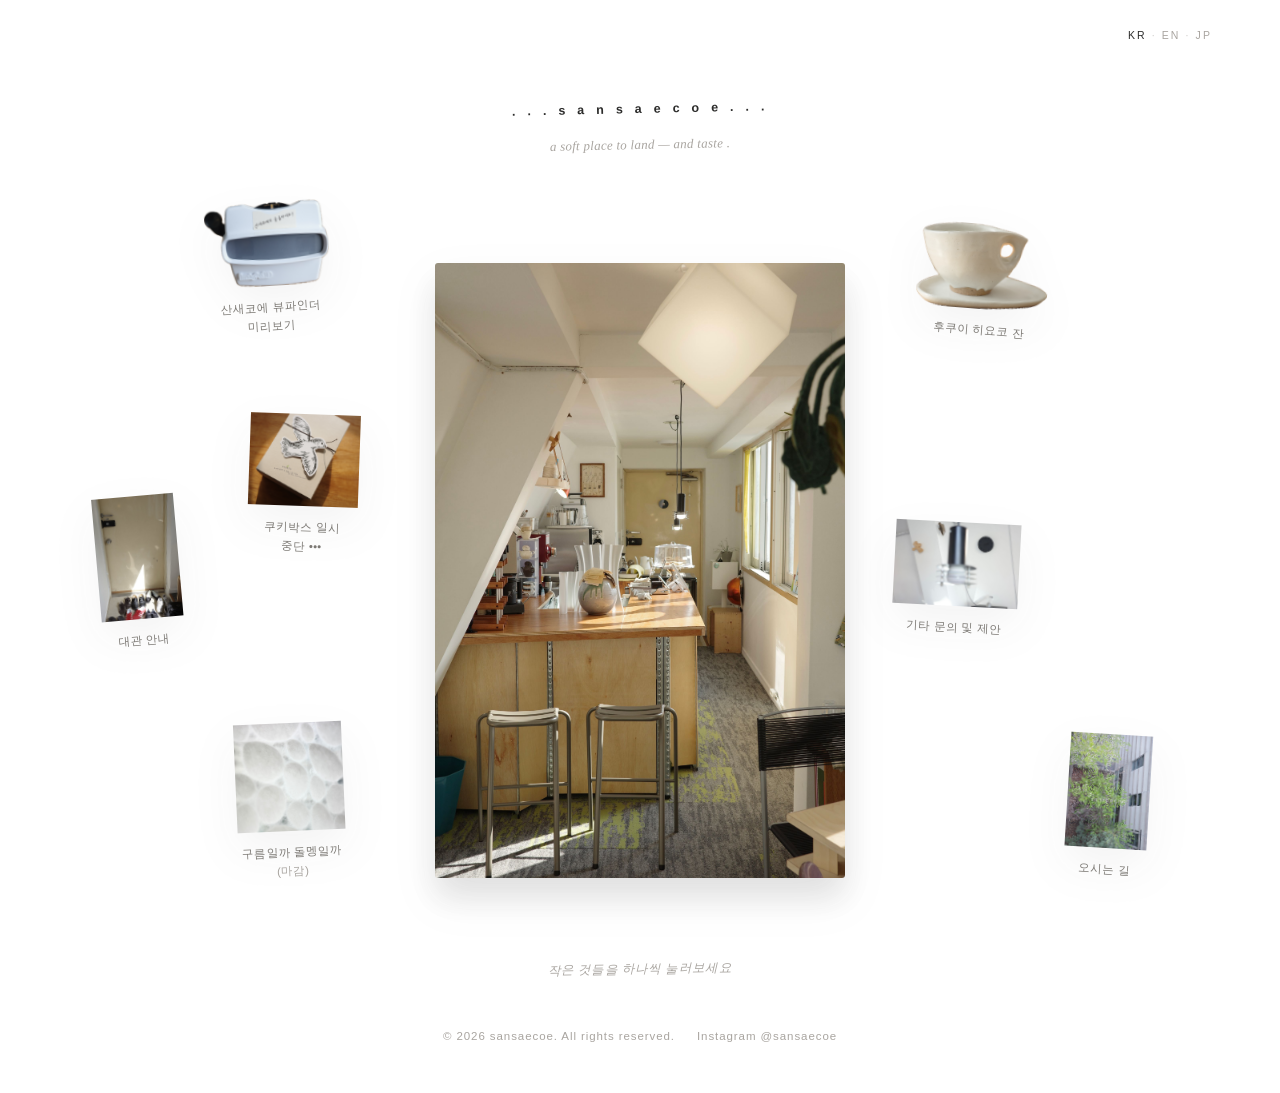
==== commit f1e02f42: "주문 모달: 첫 사진 크기·여백 조정, 휴무일 안내가 지워지지 않게. v=20261120l (+임시 휴대폰 확인 페이지)" ====
--- a/index.html
+++ b/index.html
@@ -16,7 +16,7 @@
 <meta property="og:type" content="website">
 <meta name="twitter:card" content="summary_large_image">
 <link rel="icon" href="assets/favicon.svg" type="image/svg+xml">
-<link rel="stylesheet" href="style.css?v=20261120k">
+<link rel="stylesheet" href="style.css?v=20261120l">
 <script>
 /* a link that opens one sheet straight away (the QR code in the shop) never
    shows the film — not even for one frame, so this runs before anything is drawn */
@@ -612,6 +612,6 @@
 </div>
 
 <script src="i18n.js?v=20261120k" defer></script>
-<script src="script.js?v=20261120k" defer></script>
+<script src="script.js?v=20261120l" defer></script>
 </body>
 </html>
--- a/style.css
+++ b/style.css
@@ -1513,10 +1513,16 @@
   margin-top: clamp(0px, 0.6vw, 6px);
 }
 
+/* the first photograph stays a little smaller, so the two doors under it
+   are already in sight when the sheet opens */
+.sheet figure.order-figure--top img {
+  width: min(100%, 360px);
+}
+
 /* the two stories, offered as two doors beside the top of the sheet */
 
 .sheet .order-story {
-  margin: clamp(24px, 3.8vw, 32px) 0 0;
+  margin: clamp(24px, 3.8vw, 32px) 0 clamp(30px, 4.6vw, 44px);
 }
 
 .sheet .order-story-lead {
